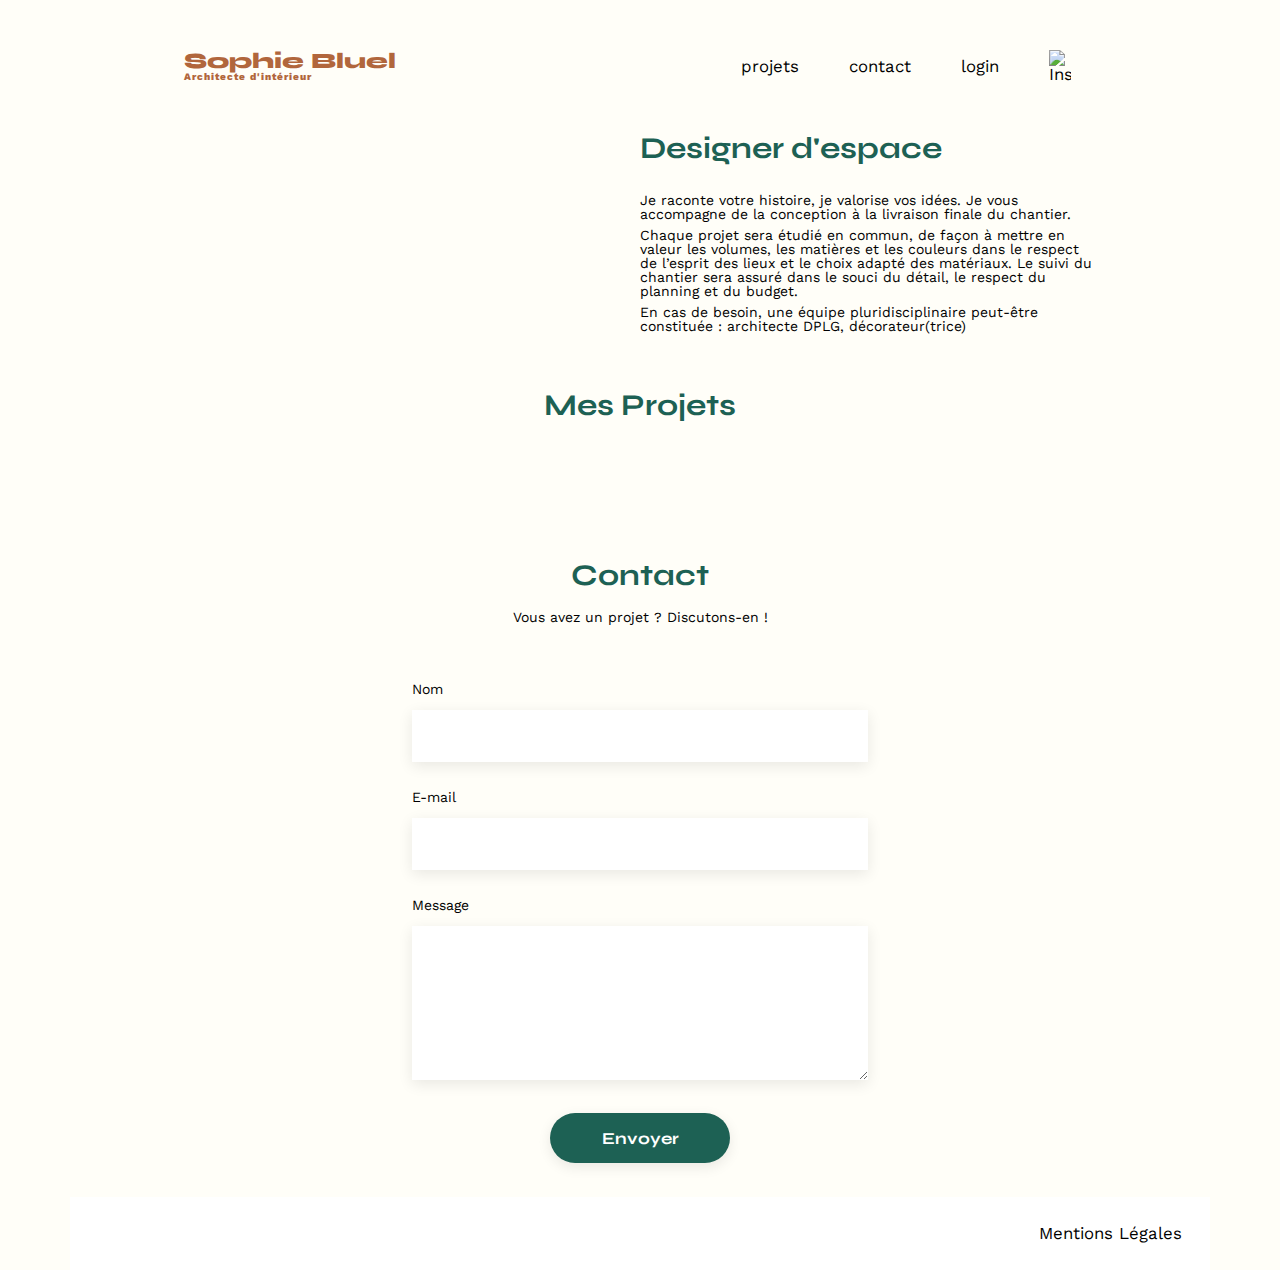
==== FrontEnd/index.html @ aa835420 "Merge pull request #2 from eleapmgt/admin_page" ====
<!DOCTYPE html>
<html lang="fr">
<head>
	<meta charset="UTF-8">
	<title>Sophie Bluel - Architecte d'intérieur</title>
	<meta name="viewport" content="width=device-width, initial-scale=1.0">
	<link rel="preconnect" href="https://fonts.googleapis.com">
	<link rel="preconnect" href="https://fonts.gstatic.com" crossorigin>
	<link href="https://fonts.googleapis.com/css2?family=Syne:wght@700;800&family=Work+Sans&display=swap" rel="stylesheet">
	<meta name="description" content="">
	<link rel="stylesheet" href="./assets/style.css">
  <script src="https://kit.fontawesome.com/f1083a9e59.js" crossorigin="anonymous"></script>
</head>
<body>
<header>
	<a href="index.html"><h1>Sophie Bluel <span>Architecte d'intérieur</span></h1></a>
	<nav>
		<ul>
			<li><a href="#">projets</a></li>
			<li><a href="#">contact</a></li>
			<li><a href="login.html" id="logout"></a></li>
			<li><img src="./assets/icons/instagram.png" alt="Instagram"></li>
		</ul>
	</nav>
</header>
<main>
	<section id="introduction">
		<figure>
			<img src="./assets/images/sophie-bluel.png" alt="">
		</figure>
		<article>
			<h2>Designer d'espace</h2>
			<p>Je raconte votre histoire, je valorise vos idées. Je vous accompagne de la conception à la livraison finale du chantier.</p>
			<p>Chaque projet sera étudié en commun, de façon à mettre en valeur les volumes, les matières et les couleurs dans le respect de l’esprit des lieux et le choix adapté des matériaux. Le suivi du chantier sera assuré dans le souci du détail, le respect du planning et du budget.</p>
			<p>En cas de besoin, une équipe pluridisciplinaire peut-être constituée : architecte DPLG, décorateur(trice)</p>
		</article>
	</section>
	<section id="portfolio">
    <div class="my-projects">
      <h2>Mes Projets</h2>
    </div>
    <div class="filters">
    </div>
    <div class="gallery">
		</div>
	</section>
	<section id="contact" class="form-section">
		<h2>Contact</h2>
		<p>Vous avez un projet ? Discutons-en !</p>
		<form action="#" method="post">
			<label for="name">Nom</label>
			<input type="text" name="name" id="name">
			<label for="email">E-mail</label>
			<input type="email" name="email" id="email">
			<label for="message">Message</label>
			<textarea name="message" id="message" cols="30" rows="10"></textarea>
			<input type="submit" value="Envoyer">
		</form>
	</section>
</main>

<footer>
  <div class="footer">
    <nav>
      <ul>
        <li>Mentions Légales</li>
      </ul>
    </nav>
  </div>
</footer>

<aside id="modal" aria-hidden="true" role="dialog" aria-labelledby="modaltitle" style="display:none">
  <!-- Modal page 1 -->
  <div id="modal-gallery" class="modal-wrapper modal-stop modal-photo-gallery">
    <div class="closeModalBtn">
      <i class="fa-solid fa-xmark"></i>
    </div>
    <h3 id="modaltitle">Galerie photo</h3>
    <div class="admin-gallery">
    </div>
    <hr>
    <button class="submitBtn add-photo-btn">Ajouter une photo</button>
  </div>
  <!-- Modal page 2 -->
  <div id="modal-add" class="modal-wrapper modal-stop modal-add-photo">
    <div class="modal-header-icons">
      <div class="arrow-backward">
        <i class="fa-solid fa-arrow-left"></i>
      </div>
      <div class="closeModalBtn">
        <i class="fa-solid fa-xmark"></i>
      </div>
    </div>
    <h3 id="modaltitle">Ajout photo</h3>
    <form action="POST" class="add-photo-form">
      <div class="form-group form-input-photo">
        <div class="input-photo-infos">
          <i class="fa-regular fa-image" style="color: #b9c5cc;"></i>
          <label for="photoInput">+ Ajouter photo</label>
          <input type="file" id="photoInput" name="photo" style="display: none;" accept="image/*">
          <p>jpg, png : 4mo max</p>
      </div>
      </div>
      <div class="form-group-inputs">
      <div class="form-group">
        <label for="titleInput">Titre</label>
        <input type="text" id="titleInput" name="title">
      </div>
      <div class="form-group">
        <label for="categorySelect">Catégorie</label>
        <select id="categorySelect" name="category">
          <option value="1">Objets</option>
          <option value="2">Appartements</option>
          <option value="3">Hotels & restaurants</option>
        </select>
      </div>
      </div>
      <hr>
      <button class="submitBtn validate-photo-btn">Valider</button>
    </form>
  </div>
</aside>

<script type="module" src="./scripts/index.js"></script>
</body>
</html>
---- FrontEnd/assets/style.css ----
/* http://meyerweb.com/eric/tools/css/reset/
  v2.0 | 20110126
  License: none (public domain)
*/

html, body, div, span, applet, object, iframe,
h1, h2, h3, h4, h5, h6, p, blockquote, pre,
a, abbr, acronym, address, big, cite, code,
del, dfn, em, img, ins, kbd, q, s, samp,
small, strike, strong, sub, sup, tt, var,
b, u, i, center,
dl, dt, dd, ol, ul, li,
fieldset, form, label, legend,
table, caption, tbody, tfoot, thead, tr, th, td,
article, aside, canvas, details, embed,
figure, figcaption, footer, header, hgroup,
menu, nav, output, ruby, section, summary,
time, mark, audio, video {
	margin: 0;
	padding: 0;
	border: 0;
	font-size: 100%;
	font: inherit;
	vertical-align: baseline;
}

/* HTML5 display-role reset for older browsers */
article, aside, details, figcaption, figure,
footer, header, hgroup, menu, nav, section {
	display: block;
}

body {
	line-height: 1;
}

ol, ul {
	list-style: none;
}

a {
  text-decoration: none;
  color: black;
}

blockquote, q {
	quotes: none;
}

blockquote:before, blockquote:after,
q:before, q:after {
	content: '';
	content: none;
}

table {
	border-collapse: collapse;
	border-spacing: 0;
}

/** end reset css**/
body {
	max-width: 1140px;
	margin:auto;
	font-family: 'Work Sans' ;
	font-size: 14px;
  background-color: #FFFEF8;
}

header, main {
  padding: 0 10%;
}

header {
	display: flex;
	justify-content: space-between;
	margin: 50px 0;
}

header a:hover {
  font-weight: bold;
}

section {
	margin: 50px 0;
}

button,
a,
i,
.adminBanner {
  cursor: pointer;
}

h1{
	display: flex;
	flex-direction: column;
	font-family: 'Syne';
	font-size: 22px;
	font-weight: 800;
	color: #B1663C;
}

h1 > span {
	font-family: 'Work Sans';
	font-size:10px;
	letter-spacing: 0.1em;
}

h2{
	font-family: 'Syne';
	font-weight: 700;
	font-size: 30px;
	color: #1D6154;
}

nav ul {
	display: flex;
	align-items: center;
	list-style-type: none;
}

nav li {
	padding: 0 25px;
	font-size: 1.2em;
}

li:hover {
	color: #B1663C;
}

nav li img[alt="Instagram"] {
  width: 22px;
  display: flex;
  justify-content: center;
}

#introduction {
	display: flex;
	align-items: center;
}

#introduction figure {
	flex: 1;
}

#introduction img {
	display: block;
	margin: auto;
	width: 80%;
}

#introduction article {
	flex: 1;
}

#introduction h2 {
	margin-bottom: 1em;
}

#introduction p {
	margin-bottom: 0.5em;
}

#portfolio h2 {
	text-align: center;
	margin-bottom: 45px;
}

.filters {
  display: flex;
  justify-content: center;
  margin-bottom: 45px;
  gap: 10px;
}

.filter-btn {
  font-family: "Syne";
  font-weight: 700;
  font-size: 16px;
  color:#1D6154;
  text-align: center;
  background-color: #FFFEF8;
  min-width: 100px;
  height: 37px;
  border-radius: 60px;
  border: 1px solid #1D6154;
  padding: 0 12px;
}

.filter-btn:hover {
  background-color: #1D6154;
  color: white;
}

.gallery {
	width: 100%;
	display: grid;
	grid-template-columns: 1fr 1fr 1fr;
	grid-column-gap: 20px;
	grid-row-gap: 20px;
}

.gallery img {
	width: 100%;
  height: 388px;
  object-fit: cover;
}

.form-section {
  width: 50%;
  margin: auto;
}

.form-section > * {
	text-align: center;
}

.form-section h2{
	margin-bottom: 20px;
}

.form-section form {
	text-align: left;
	margin-top:30px;
	display: flex;
	flex-direction: column;
}

.form-section input {
  cursor: pointer;
	height: 50px;
	font-size: 1.2em;
	border: none;
	box-shadow: 0px 4px 14px rgba(0, 0, 0, 0.09);
}

.form-section label {
	margin: 2em 0 1em 0;
}

.form-section textarea {
	border: none;
	box-shadow: 0px 4px 14px rgba(0, 0, 0, 0.09);
}

input[type="submit"],
.submitBtn {
	font-family: 'Syne';
	font-weight: 700;
	color: white;
	background-color: #1D6154;
	margin : 2em auto ;
	width: 180px;
	text-align: center;
	border-radius: 60px;
}

input[type="submit"]:hover,
.submitBtn:hover {
  background-color: #A7A7A7;
}

footer nav ul {
	display: flex;
	justify-content: flex-end;
	margin: 2em;
}

footer nav ul li {
  padding: 0;
}

.footer {
  display: flex;
  justify-content: flex-end;
  background-color: white;
}

/** Log In page CSS **/

#login {
  margin-bottom: 13%;
}

#login p {
  text-decoration: underline;
}

#login a {
  text-align: center;
}

.login-container {
  display: flex;
  flex-direction: column;
  justify-content: space-between;
  min-height: 100vh;
}

.errorLogin {
  font-size: 1.2em;
  padding-top: 20px;
  color: #b30000;
}

/** Admin page CSS **/

.adminBanner {
  background-color: black;
  text-align: center;
  padding: 20px;
}

.adminBanner a {
  color: white;
}

.my-projects {
  display: flex;
  flex-direction: row;
  justify-content: center;
  align-items: center;
  gap: 25px;
}

.modifyBtn {
  margin-bottom: 45px;
}

/** Modal CSS **/

#modal {
  position: fixed;
  display: flex;
  justify-content: center;
  align-items: center;
  top: 0;
  left: 0;
  width: 100%;
  height: 100%;
  background: rgba(0, 0, 0, 0.6);
}

.closeModalBtn {
  font-size: 20px;
  margin-left: auto;
}

.modal-wrapper {
  overflow: auto;
  display: flex;
  flex-direction: column;
  justify-content: space-between;
  align-items: center;
  background-color: white;
  width: 600px;
  height: 660px;
  padding: 25px;
  border-radius: 10px;
}

.modal-wrapper h3 {
  font-size: 26px;
  font-weight: 400;
}

.modal-wrapper hr {
  width: 85%;
  height: 1px;
  border: none;
  background-color: #B3B3B3;
}

.add-photo-btn {
  width: 237px;
  padding: 15px;
  border: none;
  font-size: 1.2em;
  margin: 20px;
}

.admin-gallery {
  display: grid;
  grid-template-columns: repeat(5, 1fr);
  grid-template-rows: repeat(3, auto);
  row-gap: 20px;
  column-gap: 10px;
  padding: 30px 60px 40px 60px;
}

.admin-gallery figure {
  box-sizing: border-box;
  position: relative;
}

.admin-gallery img {
  width: 100%;
  height: 117px;
  object-fit: cover;
  opacity: 1;
}

.admin-gallery .imageTrashIcon {
  position: absolute;
  top: 4px;
  right: 4px;
  background-color: black;
  padding: 5px;
  border-radius: 2px;
}

.empty-works {
  text-align: center;
  height: 200px;
  display: flex;
  align-items: center;
  grid-column: 2;
}

.modal-add-photo {
  display: none;
}

.add-photo-form {
  display: flex;
  flex-direction: column;
}

.modal-header-icons {
  display: flex;
  justify-content: space-between;
  width: 100%;
}

.arrow-backward {
  font-size: 20px;
}

.add-photo-form {
  display: flex;
  align-items: center;
  justify-content: space-between;
  width: 70%;
  height: 85%;
  font-size: 14px;
  margin-top: 25px;
}

.form-group {
  display: flex;
  flex-direction: column;
}

.form-input-photo {
  display: flex;
  flex-direction: column;
  justify-content: center;
  align-items: center;
  width: 100%;
  background-color: #E8F1F6;
  height: 170px;
}

.input-photo-infos {
  display: flex;
  flex-direction: column;
  align-items: center;
}

#imagePreview {
  height: 100%;
  width: auto;
  object-fit: cover;
}

.form-input-photo i {
  font-size: 70px;
  margin-bottom: 10px;
}

.form-input-photo label {
  padding: 10px 30px;
  border-radius: 50px;
  background-color: #CBD6DC;
  color: #306685;
  cursor: pointer;
}

.form-input-photo p {
  color: #444444;
  font-size: 10px;
  margin-top: 10px;
}

.form-group-inputs {
  width: 100%;
  margin-bottom: 30px;
}

.form-group-inputs input,
.form-group-inputs select {
  cursor: pointer;
  height: 50px;
  font-size: 1.2em;
  border: none;
  box-shadow: 0px 4px 14px rgba(0, 0, 0, 0.09);
  padding-left: 15px;
}

.form-group-inputs input:focus,
.form-group-inputs select:focus {
  outline: none;
}

.form-group-inputs label {
  margin: 30px 0 10px 0;
}

.validate-photo-btn {
  background-color: #1D6154;
  margin: 10px 0 30px 0;
  padding: 15px;
  border: none;
  font-size: 1.2em;
}

.validate-photo-btn:hover {
  background-color: #A7A7A7;
}

.add-photo-form hr {
  width: 100%;
}

.form-group-inputs select {
  -webkit-appearance: none;
  -moz-appearance: none;
  appearance: none;
  background-image: url("data:image/svg+xml,%3Csvg xmlns='http://www.w3.org/2000/svg' viewBox='0 0 24 24'%3E%3Cpath fill='black' d='m7 10l5 5l5-5z'/%3E%3C/svg%3E");
  background-repeat: no-repeat, repeat;
  background-position: right .7em top 50%, 0 0;
  background-size: 1.25em auto, 100%;
}
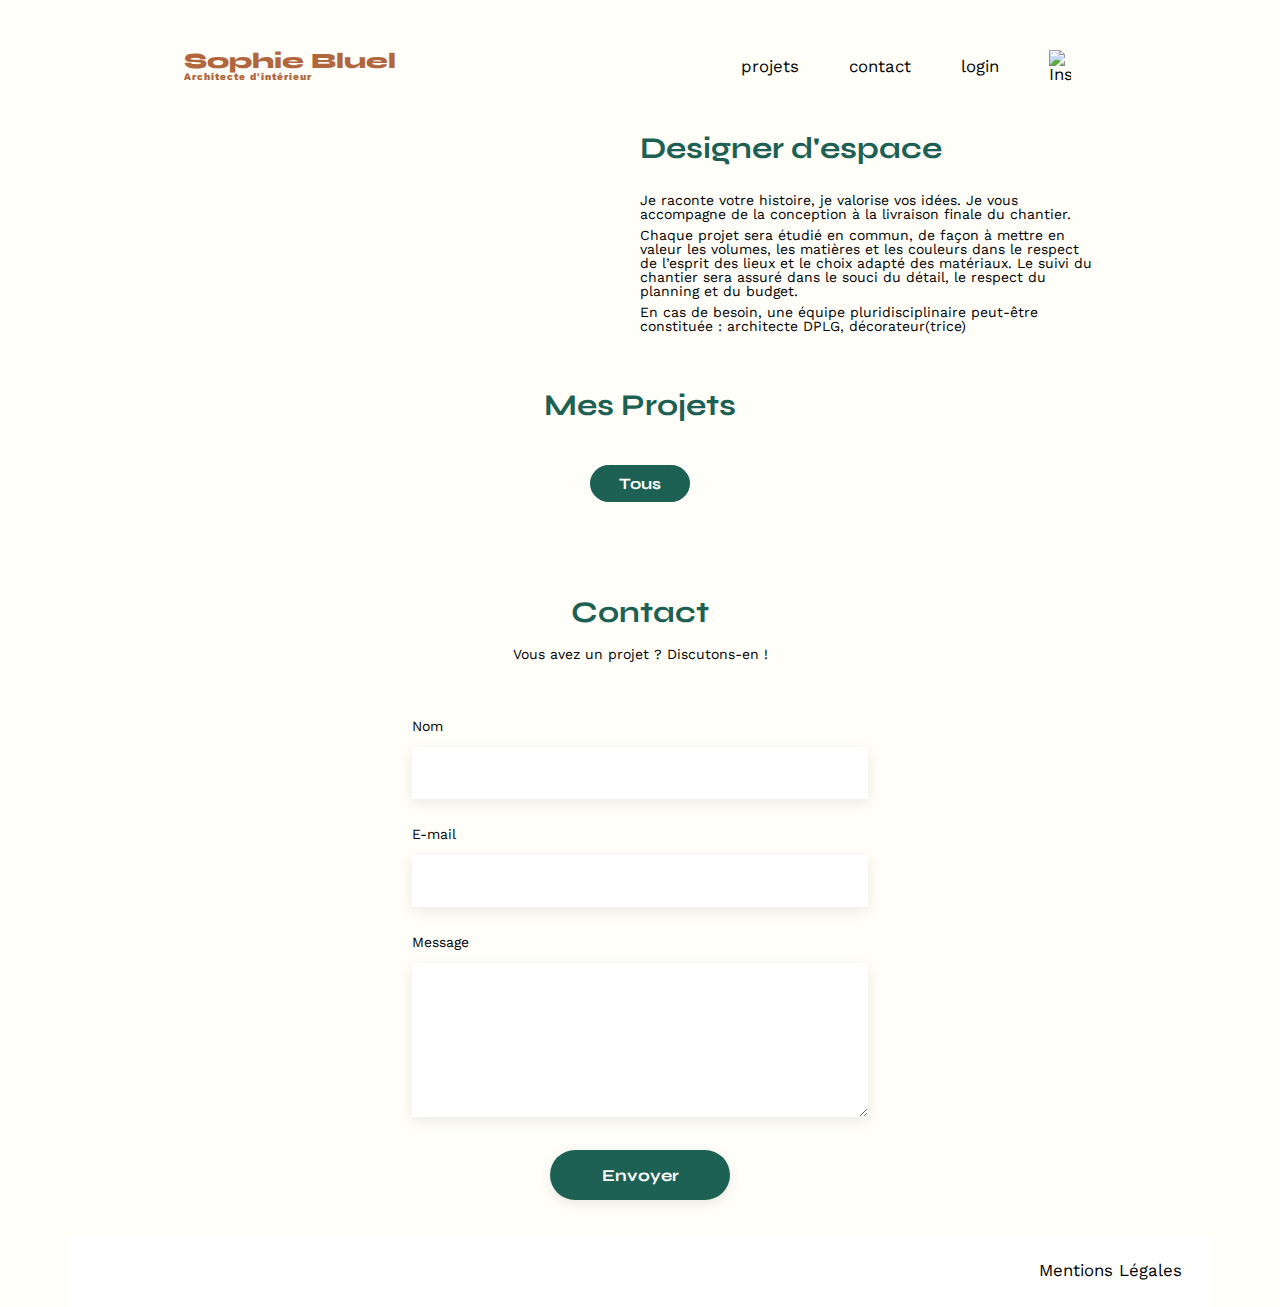
==== commit a3b1f8b4: "build: filters buttons's background color set to green when active" ====
--- a/FrontEnd/index.html
+++ b/FrontEnd/index.html
@@ -4,6 +4,7 @@
 	<meta charset="UTF-8">
 	<title>Sophie Bluel - Architecte d'intérieur</title>
 	<meta name="viewport" content="width=device-width, initial-scale=1.0">
+  <link rel="icon" type="image/png" href="assets/icons/architectelogo.png">
 	<link rel="preconnect" href="https://fonts.googleapis.com">
 	<link rel="preconnect" href="https://fonts.gstatic.com" crossorigin>
 	<link href="https://fonts.googleapis.com/css2?family=Syne:wght@700;800&family=Work+Sans&display=swap" rel="stylesheet">
@@ -40,6 +41,7 @@
       <h2>Mes Projets</h2>
     </div>
     <div class="filters">
+      <button class="filter-btn btn-all active">Tous</button>
     </div>
     <div class="gallery">
 		</div>
@@ -109,9 +111,6 @@
       <div class="form-group">
         <label for="categorySelect">Catégorie</label>
         <select id="categorySelect" name="category">
-          <option value="1">Objets</option>
-          <option value="2">Appartements</option>
-          <option value="3">Hotels & restaurants</option>
         </select>
       </div>
       </div>
--- a/FrontEnd/assets/style.css
+++ b/FrontEnd/assets/style.css
@@ -188,7 +188,7 @@
   padding: 0 12px;
 }
 
-.filter-btn:hover {
+.filter-btn.active {
   background-color: #1D6154;
   color: white;
 }
